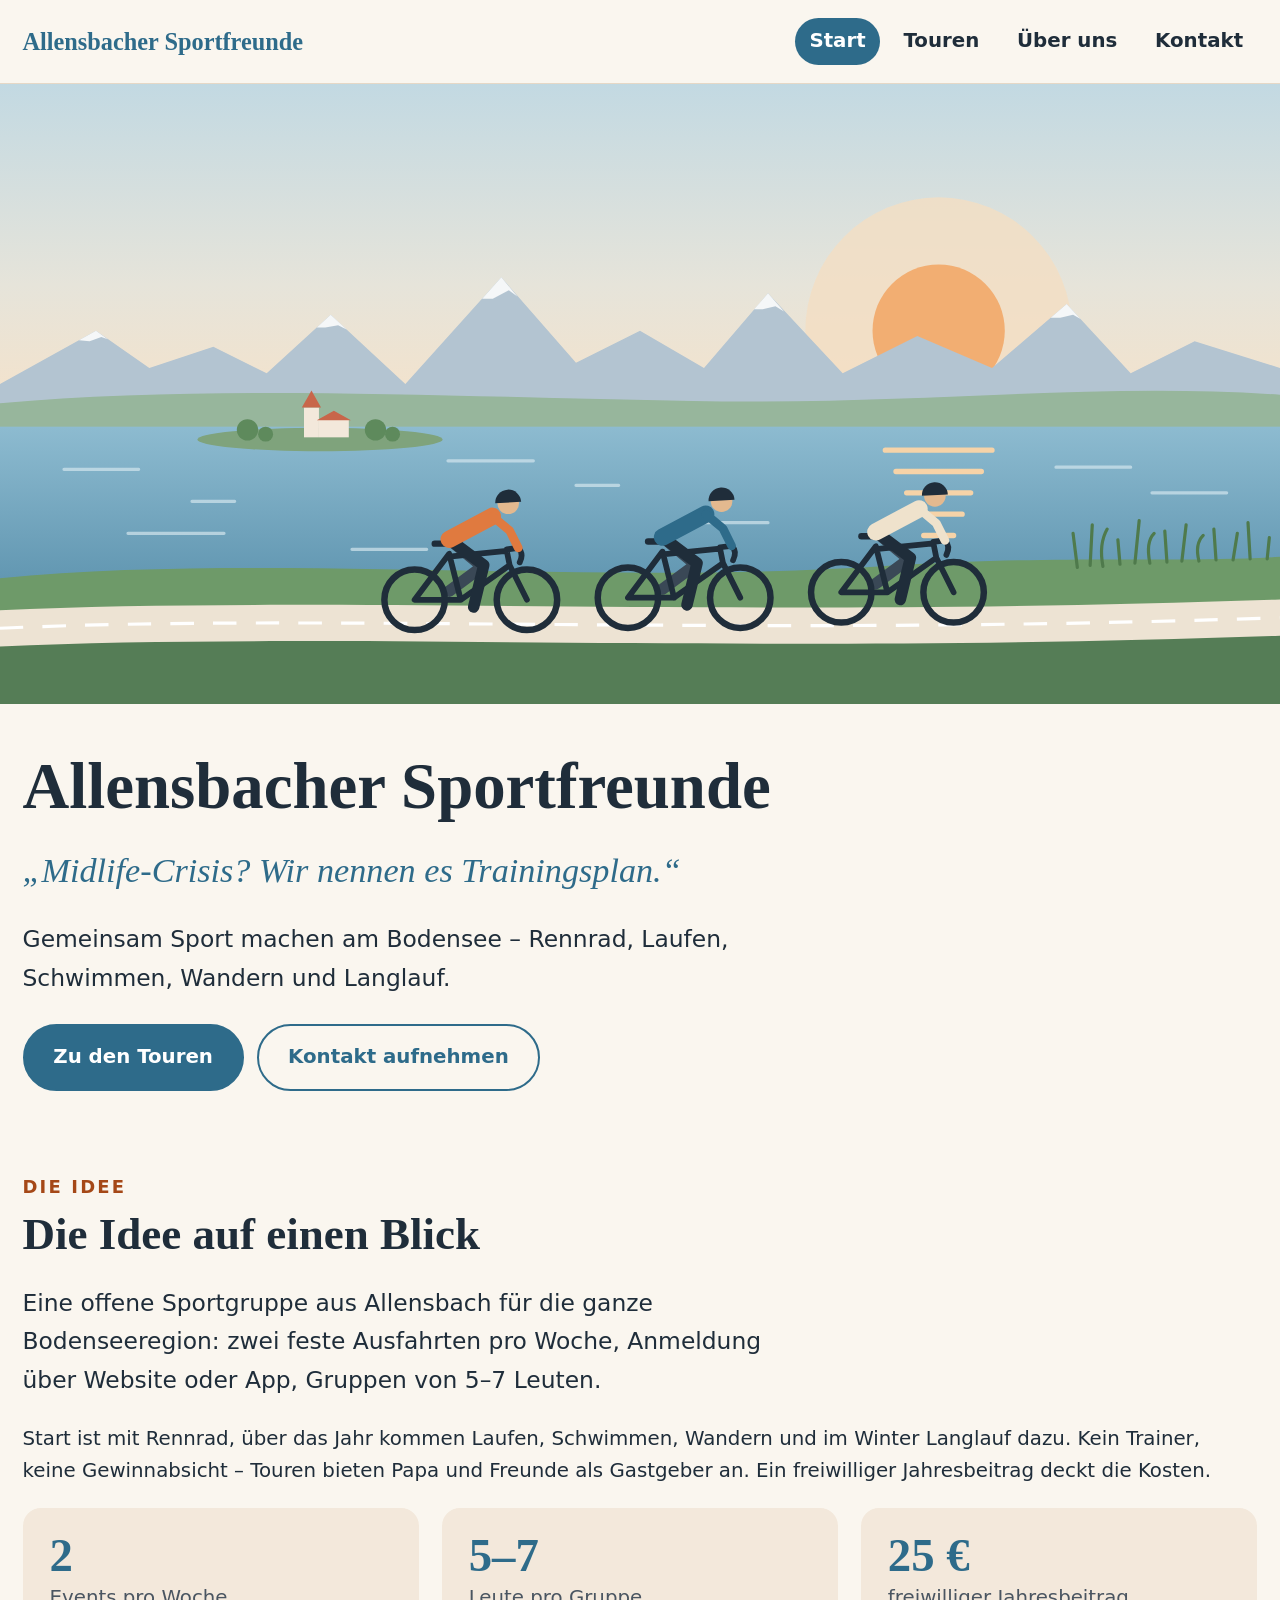
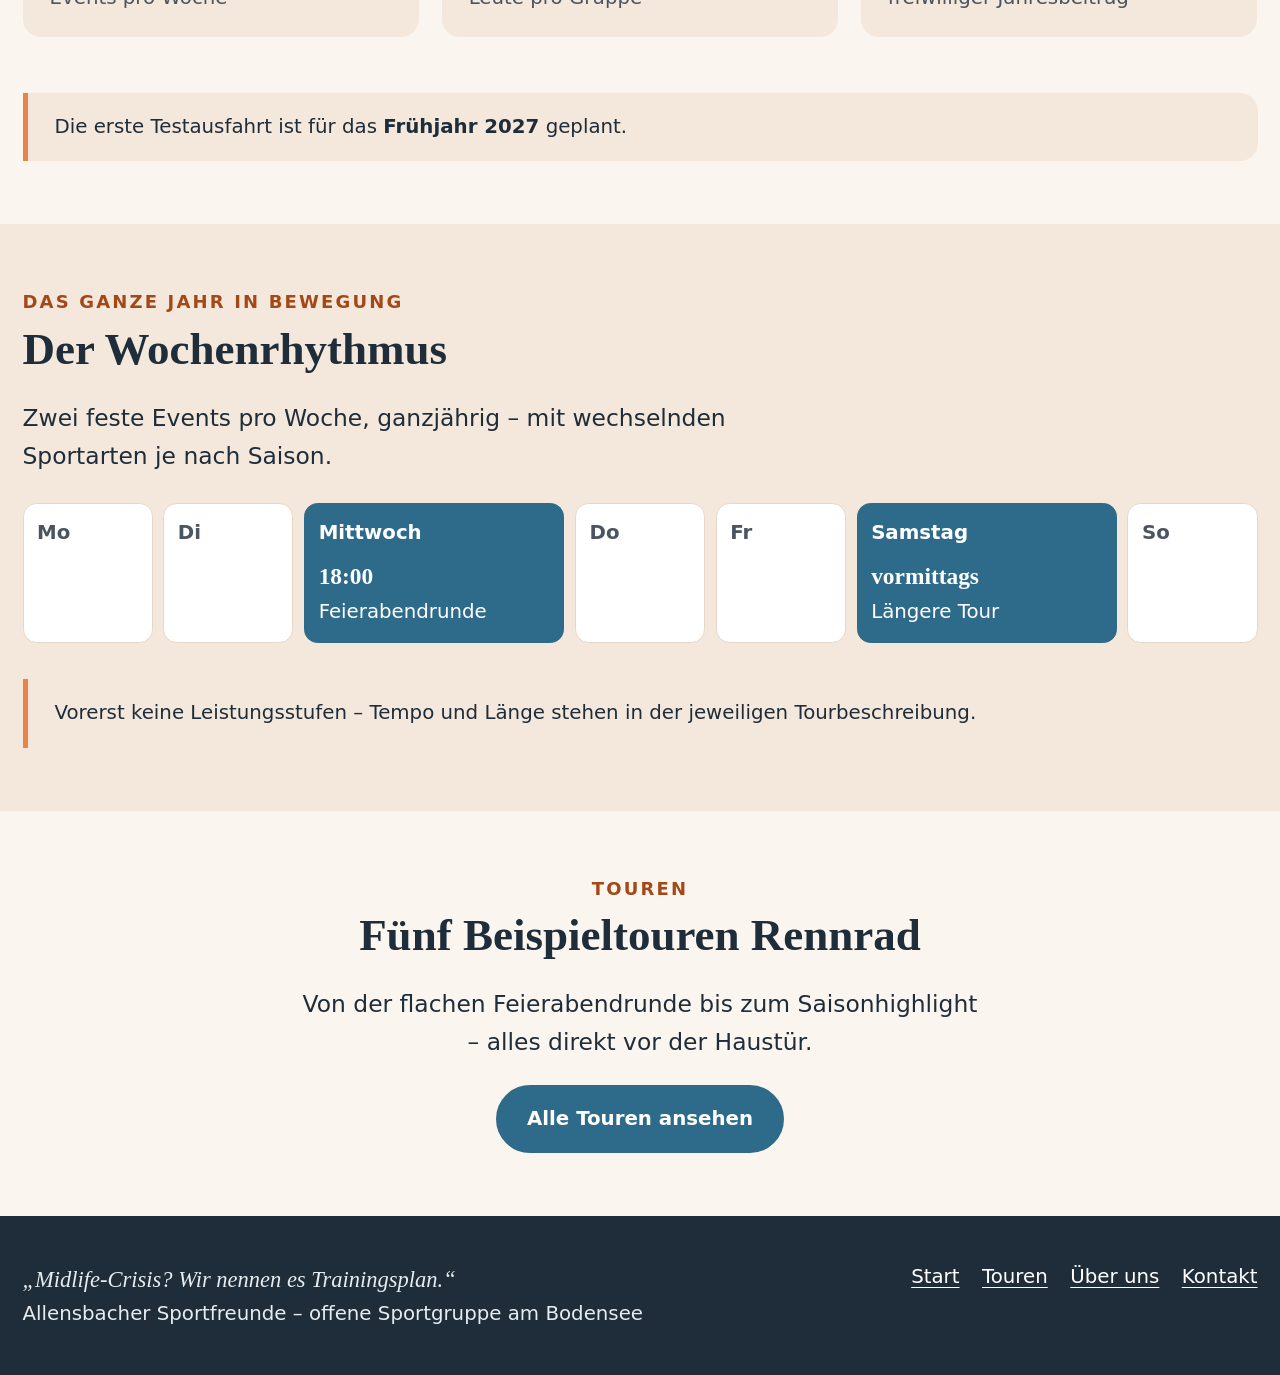
==== index.html @ b2128e89 "Startseite bauen: Titelbild, Slogan, Idee, Wochenrhythmus - Kopf mit Menü und Fußbereich als Vorlage" ====
<!DOCTYPE html>
<html lang="de">
<head>
  <meta charset="utf-8">
  <meta name="viewport" content="width=device-width, initial-scale=1">
  <title>Allensbacher Sportfreunde – Gemeinsam Sport machen am Bodensee</title>
  <meta name="description" content="Offene Sportgruppe aus Allensbach für die ganze Bodenseeregion: zwei feste Ausfahrten pro Woche, Gruppen von 5–7 Leuten.">
  <link rel="icon" href="illustrations/favicon.svg" type="image/svg+xml">
  <link rel="stylesheet" href="css/style.css">
</head>
<body>
  <a class="sprunglink" href="#inhalt">Zum Inhalt springen</a>

  <!-- Kopfbereich mit Logo und Menü (auf allen Seiten gleich) -->
  <header class="kopf">
    <div class="container">
      <a class="logo" href="index.html">Allensbacher Sportfreunde</a>
      <nav class="menue" aria-label="Hauptmenü">
        <ul>
          <li><a href="index.html" aria-current="page">Start</a></li>
          <li><a href="touren.html">Touren</a></li>
          <li><a href="ueber-uns.html">Über uns</a></li>
          <li><a href="kontakt.html">Kontakt</a></li>
        </ul>
      </nav>
    </div>
  </header>

  <main id="inhalt">

    <!-- Titelbild -->
    <div class="titelbild">
      <img src="illustrations/titelbild.svg" width="1200" height="600"
           alt="Gezeichnete Bodensee-Landschaft mit Alpen, Insel und drei Rennradlern auf dem Uferweg">
    </div>

    <!-- Titel und Slogan -->
    <section class="titeltext">
      <div class="container">
        <h1>Allensbacher Sportfreunde</h1>
        <p class="slogan">„Midlife-Crisis? Wir nennen es Trainingsplan.“</p>
        <p class="einleitung">Gemeinsam Sport machen am Bodensee – Rennrad, Laufen, Schwimmen, Wandern und Langlauf.</p>
        <div class="knopfreihe">
          <a class="knopf" href="touren.html">Zu den Touren</a>
          <a class="knopf knopf--hell" href="kontakt.html">Kontakt aufnehmen</a>
        </div>
      </div>
    </section>

    <!-- Die Idee in Kürze -->
    <section class="abschnitt" aria-labelledby="idee-titel">
      <div class="container">
        <span class="dachzeile">Die Idee</span>
        <h2 id="idee-titel">Die Idee auf einen Blick</h2>
        <p class="einleitung">Eine offene Sportgruppe aus Allensbach für die ganze Bodenseeregion: zwei feste Ausfahrten pro Woche, Anmeldung über Website oder App, Gruppen von 5–7 Leuten.</p>
        <p>Start ist mit Rennrad, über das Jahr kommen Laufen, Schwimmen, Wandern und im Winter Langlauf dazu. Kein Trainer, keine Gewinnabsicht – Touren bieten Papa und Freunde als Gastgeber an. Ein freiwilliger Jahresbeitrag deckt die Kosten.</p>

        <div class="raster">
          <p class="kennzahl"><strong>2</strong> <span>Events pro Woche</span></p>
          <p class="kennzahl"><strong>5–7</strong> <span>Leute pro Gruppe</span></p>
          <p class="kennzahl"><strong>25 €</strong> <span>freiwilliger Jahresbeitrag</span></p>
        </div>

        <div class="infobox">
          <p>Die erste Testausfahrt ist für das <strong>Frühjahr 2027</strong> geplant.</p>
        </div>
      </div>
    </section>

    <!-- Wochenrhythmus -->
    <section class="abschnitt abschnitt--sand" aria-labelledby="woche-titel">
      <div class="container">
        <span class="dachzeile">Das ganze Jahr in Bewegung</span>
        <h2 id="woche-titel">Der Wochenrhythmus</h2>
        <p class="einleitung">Zwei feste Events pro Woche, ganzjährig – mit wechselnden Sportarten je nach Saison.</p>

        <ol class="woche">
          <li><abbr title="Montag">Mo</abbr></li>
          <li><abbr title="Dienstag">Di</abbr></li>
          <li class="aktiv">Mittwoch <strong>18:00</strong> <span>Feierabendrunde</span></li>
          <li><abbr title="Donnerstag">Do</abbr></li>
          <li><abbr title="Freitag">Fr</abbr></li>
          <li class="aktiv">Samstag <strong>vormittags</strong> <span>Längere Tour</span></li>
          <li><abbr title="Sonntag">So</abbr></li>
        </ol>

        <div class="infobox">
          <p>Vorerst keine Leistungsstufen – Tempo und Länge stehen in der jeweiligen Tourbeschreibung.</p>
        </div>
      </div>
    </section>

    <!-- Hinweis auf die Touren -->
    <section class="abschnitt">
      <div class="container aufruf">
        <span class="dachzeile">Touren</span>
        <h2>Fünf Beispieltouren Rennrad</h2>
        <p class="einleitung">Von der flachen Feierabendrunde bis zum Saisonhighlight – alles direkt vor der Haustür.</p>
        <a class="knopf" href="touren.html">Alle Touren ansehen</a>
      </div>
    </section>

  </main>

  <!-- Fußbereich (auf allen Seiten gleich) -->
  <footer class="fuss">
    <div class="container">
      <div>
        <p class="fuss__slogan">„Midlife-Crisis? Wir nennen es Trainingsplan.“</p>
        <p>Allensbacher Sportfreunde – offene Sportgruppe am Bodensee</p>
      </div>
      <nav aria-label="Fußmenü">
        <ul>
          <li><a href="index.html">Start</a></li>
          <li><a href="touren.html">Touren</a></li>
          <li><a href="ueber-uns.html">Über uns</a></li>
          <li><a href="kontakt.html">Kontakt</a></li>
        </ul>
      </nav>
    </div>
  </footer>
</body>
</html>
---- css/style.css ----
/* ==========================================================================
   Allensbacher Sportfreunde – Gestaltung für alle Seiten
   --------------------------------------------------------------------------
   Aufbau dieser Datei:
   1. Farben und Grundwerte (Variablen)
   2. Grundlagen (Schrift, Abstände, Links)
   3. Kopfbereich und Navigation
   4. Bausteine (Abschnitte, Karten, Knöpfe ...)
   5. Seitenspezifisches (Startseite, Touren, Über uns, Kontakt)
   6. Fußbereich
   ========================================================================== */


/* 1. Farben und Grundwerte -------------------------------------------------
   Die Farben stammen aus dem Businessplan. Wer eine Farbe ändern will,
   ändert sie nur hier – alle Seiten übernehmen sie automatisch. */
:root {
  --creme:        #FAF6EF;  /* Seitenhintergrund */
  --sand:         #F3E8DB;  /* Kästen, Flächen */
  --sand-dunkel:  #E6D8C6;  /* Rahmenlinien */
  --see:          #2E6B8A;  /* Seeblau: Hauptfarbe */
  --see-hell:     #DCEAF1;  /* helles Blau für Flächen */
  --orange:       #E8834A;  /* Akzent für Flächen und Knöpfe */
  --orange-text:  #A54817;  /* dunkleres Orange, gut lesbar als Schrift */
  --orange-hell:  #FBE6D4;
  --tinte:        #1F2D3A;  /* fast schwarzes Marineblau für Text */
  --grau:         #4A5561;  /* Nebentexte */
  --weiss:        #FFFFFF;

  /* Schriften: Serifenschrift für Überschriften, klare Schrift für Text.
     Es werden Schriften genutzt, die schon auf dem Computer installiert sind –
     so wird nichts von fremden Servern (z. B. Google) geladen. */
  --schrift-titel: "Iowan Old Style", "Palatino Linotype", Palatino, Georgia, serif;
  --schrift-text:  system-ui, -apple-system, "Segoe UI", Roboto, Helvetica, Arial, sans-serif;

  --breite: 72rem;          /* maximale Breite des Inhalts */
  --rund: 1rem;             /* Eckenradius von Karten */
}


/* 2. Grundlagen -------------------------------------------------------------
   1rem = 18px. Keine Schrift auf der Seite ist kleiner als 1rem. */
html {
  font-size: 112.5%;        /* 112,5 % von 16px = 18px */
  scroll-behavior: smooth;
}

*,
*::before,
*::after {
  box-sizing: border-box;   /* Breitenangaben schließen Innenabstand mit ein */
}

body {
  margin: 0;
  background: var(--creme);
  color: var(--tinte);
  font-family: var(--schrift-text);
  font-size: 1.1rem;        /* ca. 20px Fließtext */
  line-height: 1.65;
}

h1, h2, h3 {
  font-family: var(--schrift-titel);
  font-weight: 700;
  line-height: 1.15;
  margin: 0 0 0.5em;
}

h1 { font-size: clamp(2.2rem, 6vw, 3.6rem); }
h2 { font-size: clamp(1.8rem, 4vw, 2.5rem); }
h3 { font-size: 1.35rem; }

p { margin: 0 0 1em; }

img { max-width: 100%; height: auto; display: block; }

a { color: var(--see); text-underline-offset: 0.2em; }
a:hover { color: var(--tinte); }

/* Deutlich sichtbarer Rahmen, wenn man mit der Tastatur navigiert */
:focus-visible {
  outline: 3px solid var(--orange);
  outline-offset: 3px;
  border-radius: 4px;
}

/* Link „Zum Inhalt springen“ – nur sichtbar, wenn man ihn mit Tab erreicht */
.sprunglink {
  position: absolute;
  left: 1rem;
  top: -10rem;
  background: var(--tinte);
  color: var(--weiss);
  padding: 0.6rem 1rem;
  z-index: 10;
}
.sprunglink:focus { top: 1rem; color: var(--weiss); }

/* Hält den Inhalt mittig und lässt am Rand Platz (auch auf dem Handy) */
.container {
  width: 100%;
  max-width: var(--breite);
  margin: 0 auto;
  padding: 0 1.25rem;
}


/* 3. Kopfbereich und Navigation ------------------------------------------- */
.kopf {
  background: var(--creme);
  border-bottom: 1px solid var(--sand-dunkel);
}

.kopf .container {
  display: flex;
  flex-wrap: wrap;          /* auf schmalen Bildschirmen rutscht das Menü unter das Logo */
  align-items: center;
  justify-content: space-between;
  gap: 0.75rem 2rem;
  padding-top: 1rem;
  padding-bottom: 1rem;
}

.logo {
  font-family: var(--schrift-titel);
  font-weight: 700;
  font-size: 1.35rem;
  color: var(--see);
  text-decoration: none;
  line-height: 1.2;
}

.menue ul {
  display: flex;
  flex-wrap: wrap;
  gap: 0.25rem 0.5rem;
  list-style: none;
  margin: 0;
  padding: 0;
}

.menue a {
  display: block;
  padding: 0.4rem 0.8rem;
  border-radius: 999px;
  color: var(--tinte);
  text-decoration: none;
  font-weight: 600;
}

.menue a:hover { background: var(--sand); }

/* Die aktuelle Seite wird im Menü blau hervorgehoben */
.menue a[aria-current="page"] {
  background: var(--see);
  color: var(--weiss);
}


/* 4. Bausteine -------------------------------------------------------------- */

/* Ein Abschnitt der Seite mit Abstand nach oben und unten */
.abschnitt { padding: 3.5rem 0; }
.abschnitt--sand { background: var(--sand); }

/* Kleine orange Überschrift über der eigentlichen Überschrift, wie im PDF */
.dachzeile {
  display: block;
  font-family: var(--schrift-text);
  font-size: 1rem;
  font-weight: 700;
  letter-spacing: 0.12em;
  text-transform: uppercase;
  color: var(--orange-text);
  margin-bottom: 0.4rem;
}

.einleitung {
  font-size: 1.3rem;
  max-width: 42rem;
}

.hinweis {
  color: var(--grau);
  font-size: 1rem;
}

/* Kopf der Unterseiten: Titel mit gezeichnetem Panorama darunter */
.seitenkopf {
  padding-top: 3rem;
}
.seitenkopf .einleitung { margin-bottom: 2rem; }
.seitenkopf__bild {
  width: 100%;
  height: clamp(110px, 18vw, 220px);
  object-fit: cover;
  object-position: center bottom;
}

/* Raster für Karten: passt die Spaltenzahl automatisch an die Bildschirmbreite an */
.raster {
  display: grid;
  grid-template-columns: repeat(auto-fit, minmax(16rem, 1fr));
  gap: 1.25rem;
}

.karte {
  background: var(--weiss);
  border: 1px solid var(--sand-dunkel);
  border-radius: var(--rund);
  padding: 1.5rem;
}
.karte h3 { font-family: var(--schrift-text); font-size: 1.2rem; margin-bottom: 0.3em; }
.karte p { color: var(--grau); margin: 0; }

/* Große Zahlen in sandfarbenen Kästen („2 Events pro Woche“) */
.kennzahl {
  background: var(--sand);
  border-radius: var(--rund);
  padding: 1.25rem 1.5rem;
}
.kennzahl strong {
  display: block;
  font-family: var(--schrift-titel);
  font-size: 2.6rem;
  line-height: 1.1;
  color: var(--see);
}
.kennzahl span { color: var(--grau); }

/* Nummerierte Schritte (1, 2, 3, 4) */
.schritte {
  list-style: none;
  padding: 0;
  margin: 0;
  counter-reset: schritt;
}
.schritte li { counter-increment: schritt; }
.schritte li::before {
  content: counter(schritt);
  display: grid;
  place-items: center;
  width: 2.4rem;
  height: 2.4rem;
  margin-bottom: 0.75rem;
  border-radius: 50%;
  background: var(--see);
  color: var(--weiss);
  font-weight: 700;
}

/* Knöpfe */
.knopf {
  display: inline-block;
  padding: 0.85rem 1.6rem;
  border: 2px solid var(--see);
  border-radius: 999px;
  background: var(--see);
  color: var(--weiss);
  font: inherit;
  font-weight: 700;
  text-decoration: none;
  cursor: pointer;
}
.knopf:hover { background: var(--tinte); border-color: var(--tinte); color: var(--weiss); }

.knopf--hell { background: transparent; color: var(--see); }
.knopf--hell:hover { background: var(--see); border-color: var(--see); color: var(--weiss); }

/* Hervorgehobene Hinweisbox mit orangem Strich links */
.infobox {
  background: var(--sand);
  border-left: 5px solid var(--orange);
  border-radius: 0 var(--rund) var(--rund) 0;
  padding: 1rem 1.5rem;
  margin-top: 2rem;
}
.infobox p { margin: 0; }

/* Kleine Etiketten, z. B. „Samstag“ oder „Rennrad“ */
.etikett {
  display: inline-block;
  padding: 0.2rem 0.9rem;
  border-radius: 999px;
  background: var(--orange-hell);
  color: #8A3E14;
  font-size: 1rem;
  font-weight: 700;
}

/* Abschluss-Aufruf am Seitenende */
.aufruf {
  text-align: center;
  max-width: 40rem;
  margin: 0 auto;
}


/* 5a. Startseite ------------------------------------------------------------ */
.titelbild {
  position: relative;
  background: #C9DFE7;      /* Himmelfarbe, falls das Bild noch lädt */
}
.titelbild img {
  width: 100%;
  height: clamp(280px, 55vw, 620px);
  object-fit: cover;
  object-position: center bottom;
}

.titeltext {
  padding: 2.5rem 0 1rem;
}
.titeltext h1 { margin-bottom: 0.3em; }

.slogan {
  font-family: var(--schrift-titel);
  font-style: italic;
  font-size: clamp(1.4rem, 3.2vw, 1.9rem);
  color: var(--see);
  margin-bottom: 0.6em;
}

.knopfreihe {
  display: flex;
  flex-wrap: wrap;
  gap: 0.75rem;
  margin-top: 1.5rem;
}

/* Wochenrhythmus: sieben Tage nebeneinander, Mi und Sa hervorgehoben */
.woche {
  display: grid;
  grid-template-columns: 1fr 1fr 2fr 1fr 1fr 2fr 1fr;  /* Mi und Sa doppelt so breit */
  gap: 0.6rem;
  list-style: none;
  padding: 0;
  margin: 1.5rem 0 0;
}
.woche li {
  min-height: 7.5rem;
  padding: 0.75rem;
  border: 1px solid var(--sand-dunkel);
  border-radius: 0.75rem;
  background: var(--weiss);
  font-weight: 700;
  color: var(--grau);
}
.woche abbr { text-decoration: none; }
.woche .aktiv {
  background: var(--see);
  border-color: var(--see);
  color: var(--weiss);
}
.woche .aktiv strong {
  display: block;
  margin-top: 0.4rem;
  font-family: var(--schrift-titel);
  font-size: 1.3rem;
}
.woche .aktiv span { display: block; font-weight: 400; }

/* Auf dem Handy: nur die beiden Event-Tage als große Kästen zeigen */
@media (max-width: 46rem) {
  .woche { grid-template-columns: 1fr 1fr; }
  .woche li:not(.aktiv) { display: none; }
  .woche li { min-height: 0; }
}


/* 5b. Touren ---------------------------------------------------------------- */
.touren {
  list-style: none;
  padding: 0;
  margin: 0;
  display: grid;
  gap: 1.25rem;
}

.tour {
  display: grid;
  grid-template-columns: auto 1fr auto;
  gap: 0.5rem 1.5rem;
  align-items: start;
}

.tour__nummer {
  display: grid;
  place-items: center;
  width: 2.6rem;
  height: 2.6rem;
  border-radius: 50%;
  background: var(--see);
  color: var(--weiss);
  font-weight: 700;
}

.tour h3 { font-family: var(--schrift-titel); font-size: 1.5rem; }
.tour__route { color: var(--see); font-weight: 600; margin-bottom: 0.3em; }
.tour__text { color: var(--grau); }

.tour__werte {
  display: flex;
  gap: 1.5rem;
  margin: 0;
  text-align: right;
}
.tour__werte div { min-width: 5rem; }
.tour__werte dt { color: var(--grau); font-size: 1rem; }
.tour__werte dd {
  margin: 0;
  font-family: var(--schrift-titel);
  font-size: 1.8rem;
  font-weight: 700;
  line-height: 1.2;
}
.tour__werte small { font-family: var(--schrift-text); font-size: 1rem; font-weight: 400; color: var(--grau); }

.tour .etikett { margin-top: 0.75rem; }

/* Auf schmalen Bildschirmen stehen die Werte unter dem Text */
@media (max-width: 46rem) {
  .tour { grid-template-columns: auto 1fr; }
  .tour__werte { grid-column: 1 / -1; text-align: left; }
}

.rennradler {
  width: min(320px, 70%);
  margin: 0 auto 1.5rem;
}

/* Jahreszeiten: Sommer und Winter */
.saison { border-radius: var(--rund); padding: 1.5rem; }
.saison--sommer { background: var(--orange-hell); }
.saison--winter { background: var(--see-hell); }
.saison h3 { font-size: 1.6rem; margin-bottom: 0.1em; }
.saison--sommer h3 { color: #8A3E14; }
.saison--winter h3 { color: var(--see); }
.saison ul {
  display: flex;
  flex-wrap: wrap;
  gap: 0.5rem;
  list-style: none;
  padding: 0;
  margin: 1rem 0 0;
}
.saison li {
  background: var(--weiss);
  border-radius: 0.6rem;
  padding: 0.4rem 0.9rem;
  font-weight: 600;
}


/* 5c. Über uns ---------------------------------------------------------------- */
.rolle .dachzeile { margin-bottom: 0.2rem; }


/* 5d. Kontakt --------------------------------------------------------------- */
.formular {
  max-width: 40rem;
  display: grid;
  gap: 1.25rem;
}

.formular label {
  display: block;
  font-weight: 700;
  margin-bottom: 0.3rem;
}

.formular input,
.formular textarea {
  width: 100%;
  padding: 0.8rem 1rem;
  border: 2px solid #8C9AA6;
  border-radius: 0.6rem;
  background: var(--weiss);
  color: var(--tinte);
  font: inherit;
}
.formular textarea { min-height: 10rem; resize: vertical; }

.formular input:focus,
.formular textarea:focus {
  border-color: var(--see);
  outline: 3px solid var(--see-hell);
  outline-offset: 0;
}

/* Rote Umrandung erst, nachdem jemand das Feld verlassen hat */
.formular .fehler-feld { border-color: #B3261E; }
.feldfehler { color: #B3261E; font-size: 1rem; margin: 0.3rem 0 0; }

.meldung {
  padding: 1rem 1.5rem;
  border-radius: var(--rund);
  background: var(--see-hell);
  border-left: 5px solid var(--see);
}
.meldung[hidden] { display: none; }


/* 6. Fußbereich -------------------------------------------------------------- */
.fuss {
  background: var(--tinte);
  color: #E6ECF1;
  padding: 2.5rem 0;
  margin-top: 0;
}
.fuss .container {
  display: flex;
  flex-wrap: wrap;
  justify-content: space-between;
  gap: 1.5rem;
}
.fuss__slogan {
  font-family: var(--schrift-titel);
  font-style: italic;
  font-size: 1.25rem;
  margin: 0 0 0.3rem;
}
.fuss p { margin: 0; }
.fuss ul { list-style: none; margin: 0; padding: 0; display: flex; flex-wrap: wrap; gap: 0.5rem 1.25rem; }
.fuss a { color: var(--weiss); }
.fuss a:hover { color: var(--orange); }
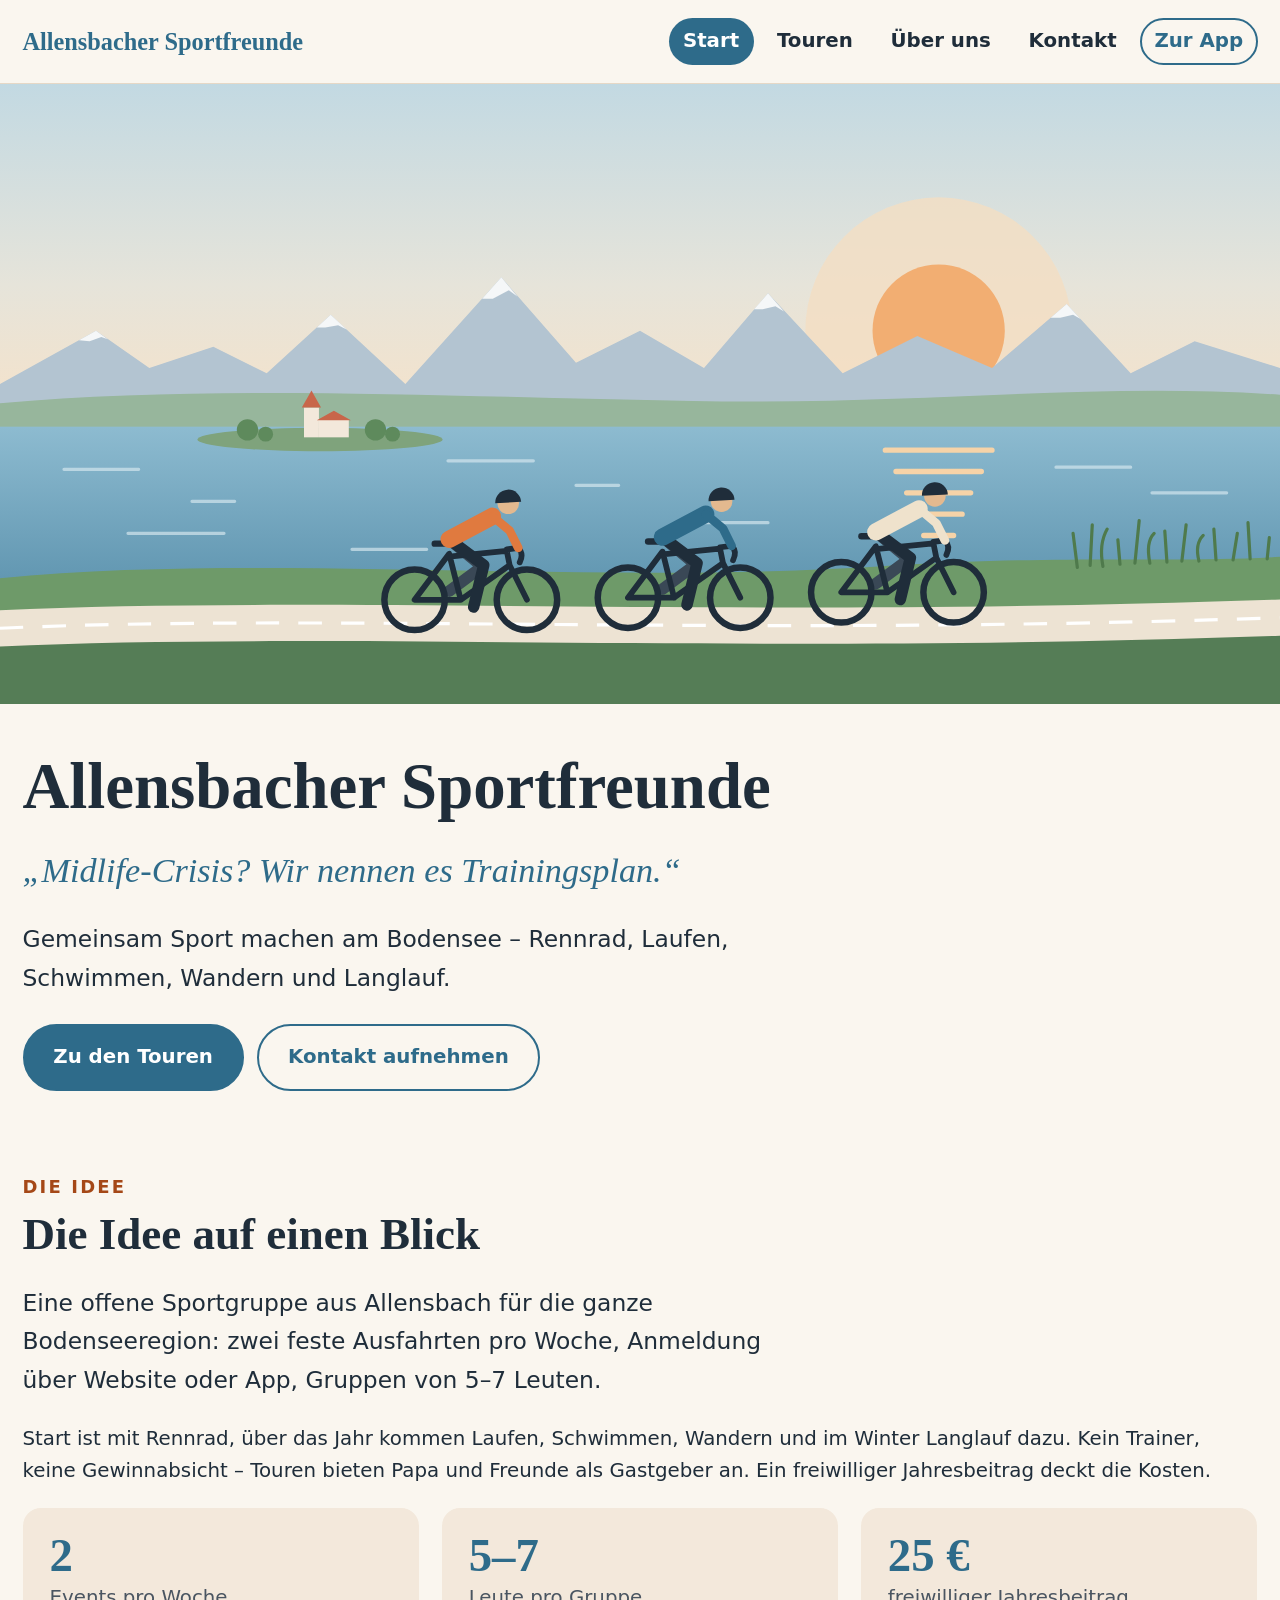
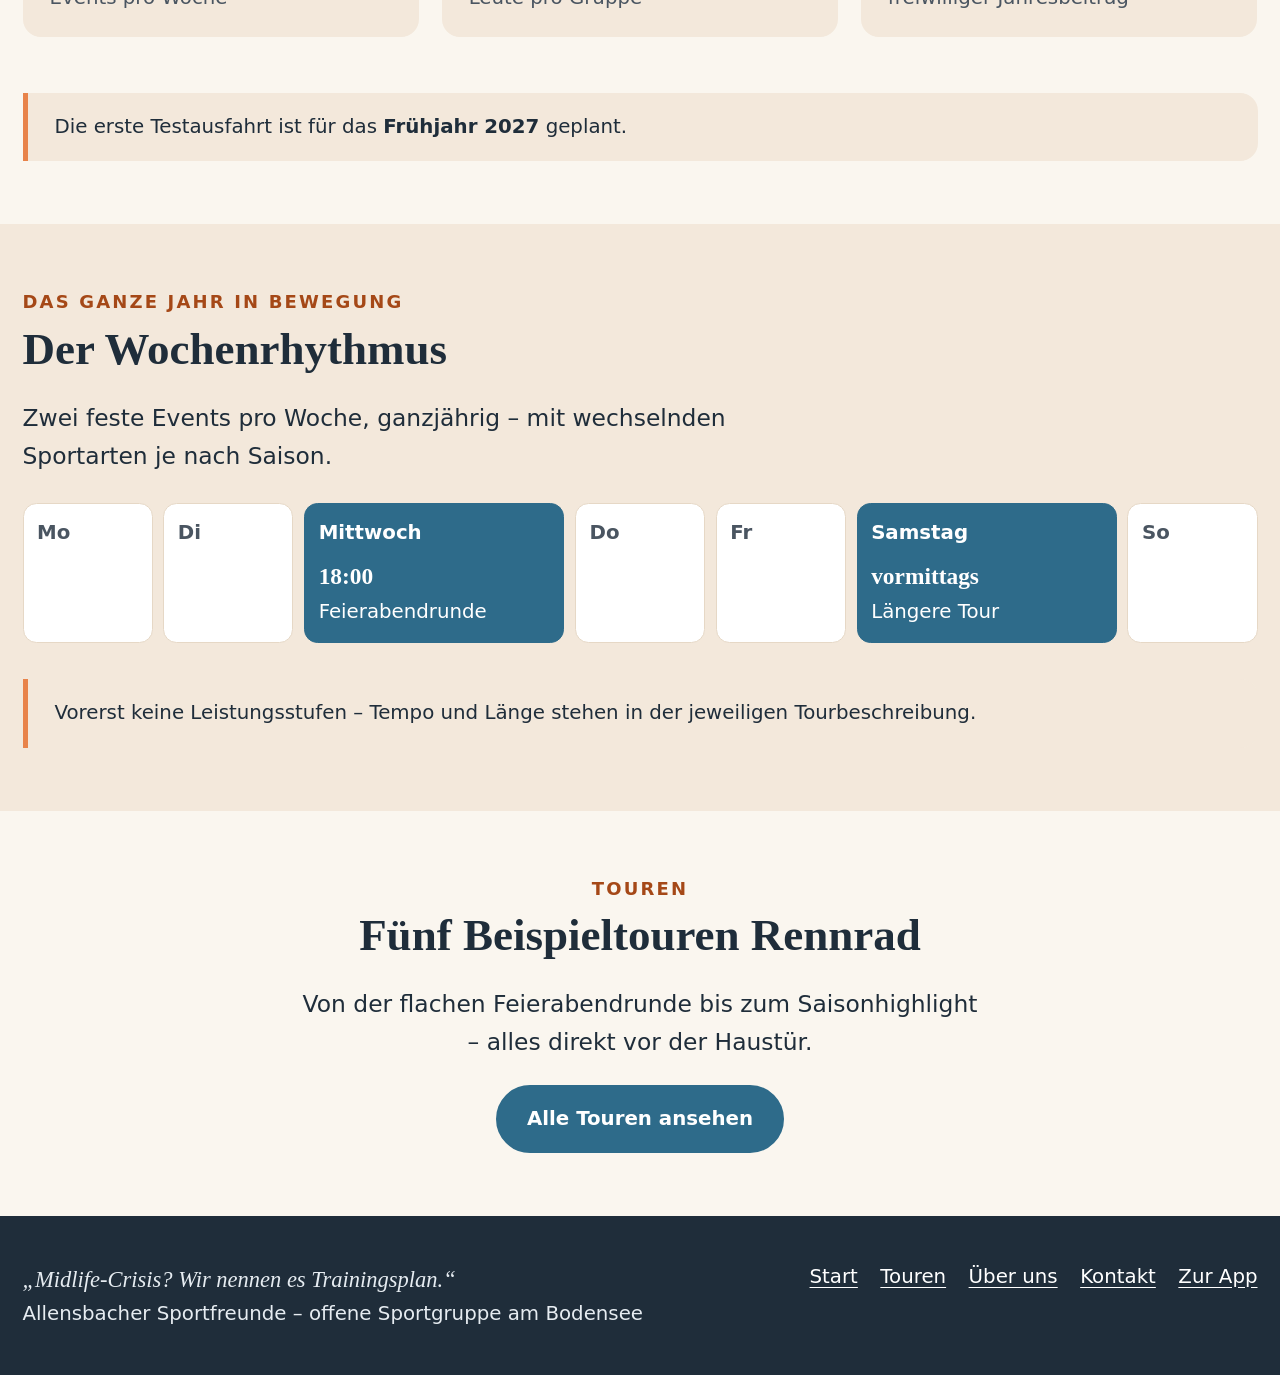
==== commit 1574a383: "Website: Link "Zur App" im Menü und Fußbereich, README um App ergänzt Co-Authored-By: Claude Opus 5." ====
--- a/index.html
+++ b/index.html
@@ -21,6 +21,7 @@
           <li><a href="touren.html">Touren</a></li>
           <li><a href="ueber-uns.html">Über uns</a></li>
           <li><a href="kontakt.html">Kontakt</a></li>
+          <li><a class="menue__app" href="app/index.html">Zur App</a></li>
         </ul>
       </nav>
     </div>
@@ -115,6 +116,7 @@
           <li><a href="touren.html">Touren</a></li>
           <li><a href="ueber-uns.html">Über uns</a></li>
           <li><a href="kontakt.html">Kontakt</a></li>
+          <li><a href="app/index.html">Zur App</a></li>
         </ul>
       </nav>
     </div>
--- a/css/style.css
+++ b/css/style.css
@@ -151,6 +151,14 @@
 
 .menue a:hover { background: var(--sand); }
 
+/* Link zur App: mit blauem Rahmen, damit er auffällt */
+.menue a.menue__app {
+  border: 2px solid var(--see);
+  color: var(--see);
+  padding: calc(0.4rem - 2px) calc(0.8rem - 2px);
+}
+.menue a.menue__app:hover { background: var(--see); color: var(--weiss); }
+
 /* Die aktuelle Seite wird im Menü blau hervorgehoben */
 .menue a[aria-current="page"] {
   background: var(--see);
@@ -193,9 +201,9 @@
 .seitenkopf .einleitung { margin-bottom: 2rem; }
 .seitenkopf__bild {
   width: 100%;
-  height: clamp(110px, 18vw, 220px);
-  object-fit: cover;
-  object-position: center bottom;
+  height: clamp(140px, 22vw, 300px);
+  object-fit: cover;          /* füllt die Fläche, schneidet bei Bedarf etwas ab */
+  object-position: center 60%;
 }
 
 /* Raster für Karten: passt die Spaltenzahl automatisch an die Bildschirmbreite an */
@@ -295,6 +303,8 @@
   max-width: 40rem;
   margin: 0 auto;
 }
+.aufruf .einleitung { margin-left: auto; margin-right: auto; }
+.aufruf .knopfreihe { justify-content: center; }
 
 
 /* 5a. Startseite ------------------------------------------------------------ */
@@ -396,9 +406,11 @@
   font-weight: 700;
 }
 
-.tour h3 { font-family: var(--schrift-titel); font-size: 1.5rem; }
-.tour__route { color: var(--see); font-weight: 600; margin-bottom: 0.3em; }
-.tour__text { color: var(--grau); }
+.tour h2 { font-size: 1.5rem; margin-bottom: 0.3em; }
+/* ".tour" davor, damit diese Regeln stärker sind als ".karte p" weiter oben */
+.tour .tour__route { color: var(--see); font-weight: 600; margin-bottom: 0.3em; }
+.tour .tour__text { color: var(--grau); }
+.tour .tour__passt { margin-top: 0.75rem; }
 
 .tour__werte {
   display: flex;
@@ -417,12 +429,12 @@
 }
 .tour__werte small { font-family: var(--schrift-text); font-size: 1rem; font-weight: 400; color: var(--grau); }
 
-.tour .etikett { margin-top: 0.75rem; }
+.touren + .hinweis { margin-top: 1.5rem; }
 
 /* Auf schmalen Bildschirmen stehen die Werte unter dem Text */
 @media (max-width: 46rem) {
-  .tour { grid-template-columns: auto 1fr; }
-  .tour__werte { grid-column: 1 / -1; text-align: left; }
+  .tour { grid-template-columns: 1fr; }   /* alles untereinander, Nummer über dem Titel */
+  .tour__werte { text-align: left; }
 }
 
 .rennradler {
@@ -489,9 +501,7 @@
   outline-offset: 0;
 }
 
-/* Rote Umrandung erst, nachdem jemand das Feld verlassen hat */
-.formular .fehler-feld { border-color: #B3261E; }
-.feldfehler { color: #B3261E; font-size: 1rem; margin: 0.3rem 0 0; }
+.infobox--formular { margin: 0 0 2rem; max-width: 40rem; }
 
 .meldung {
   padding: 1rem 1.5rem;
